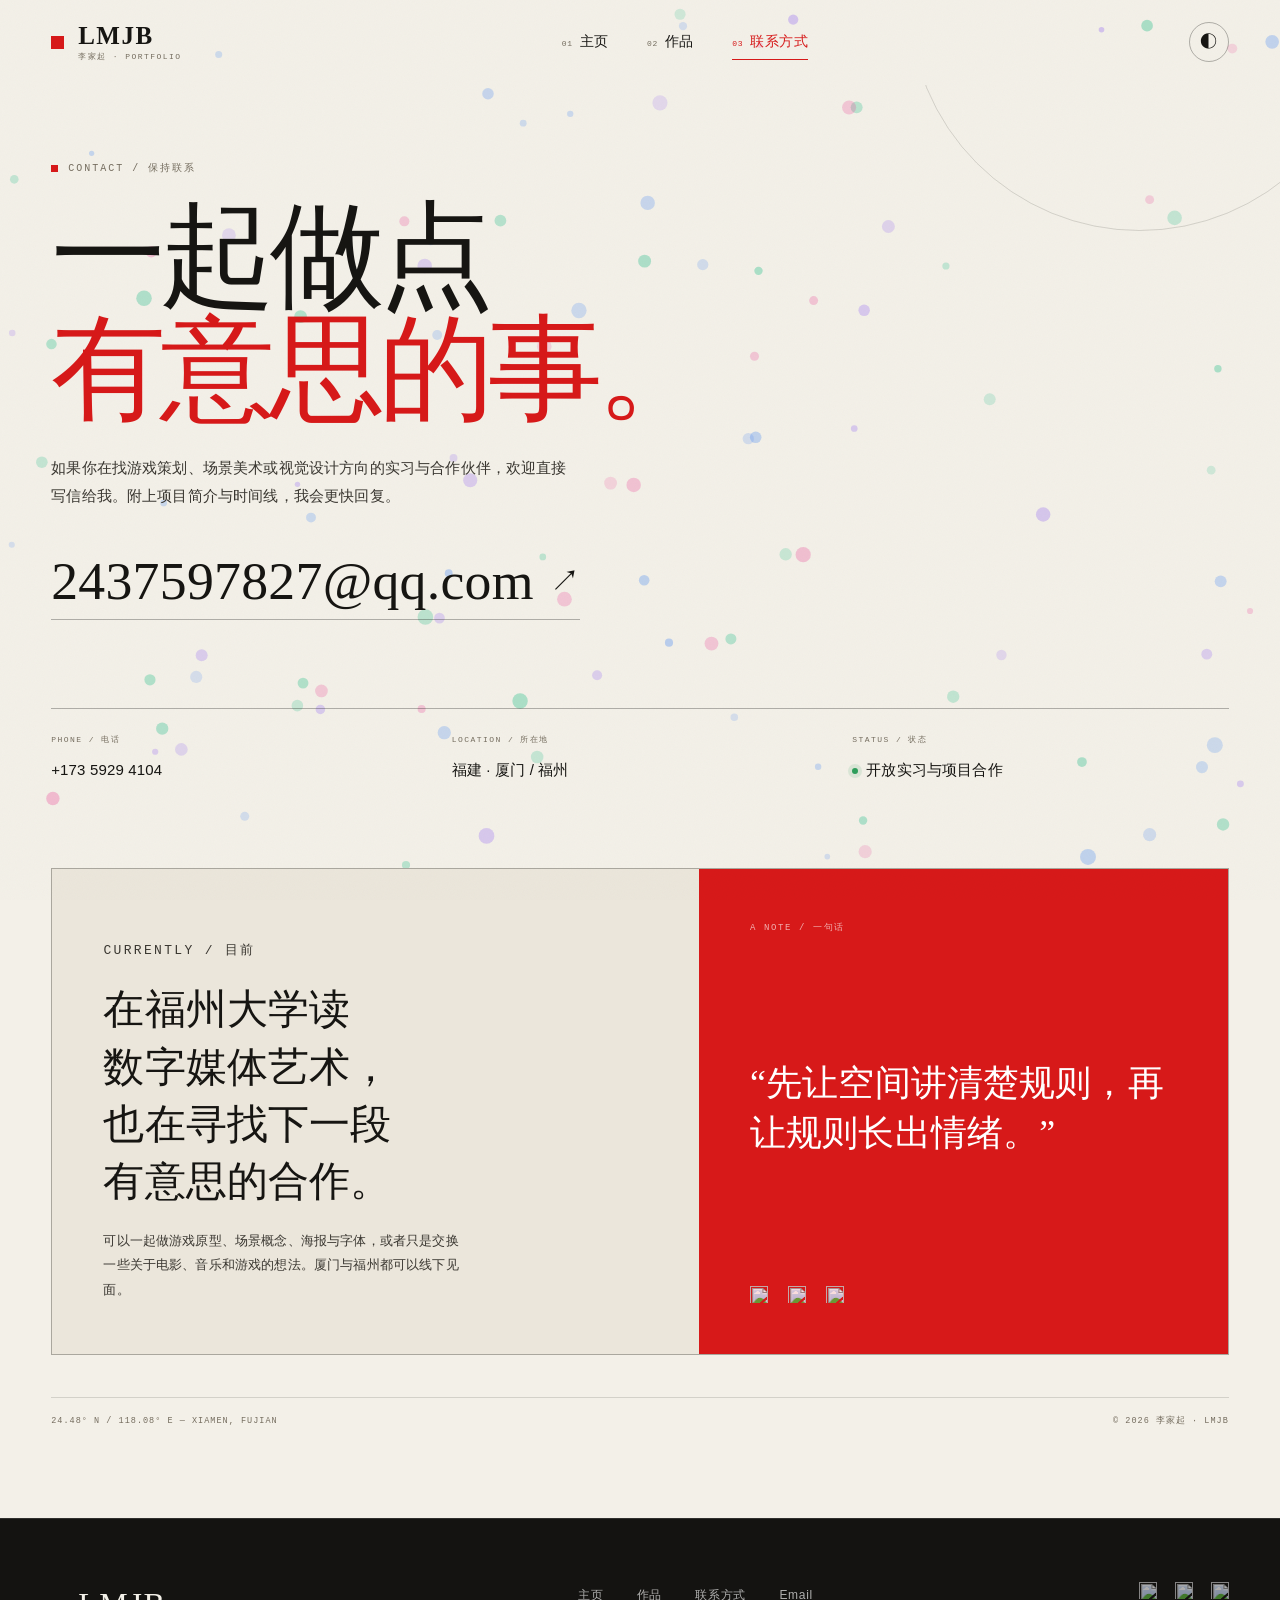
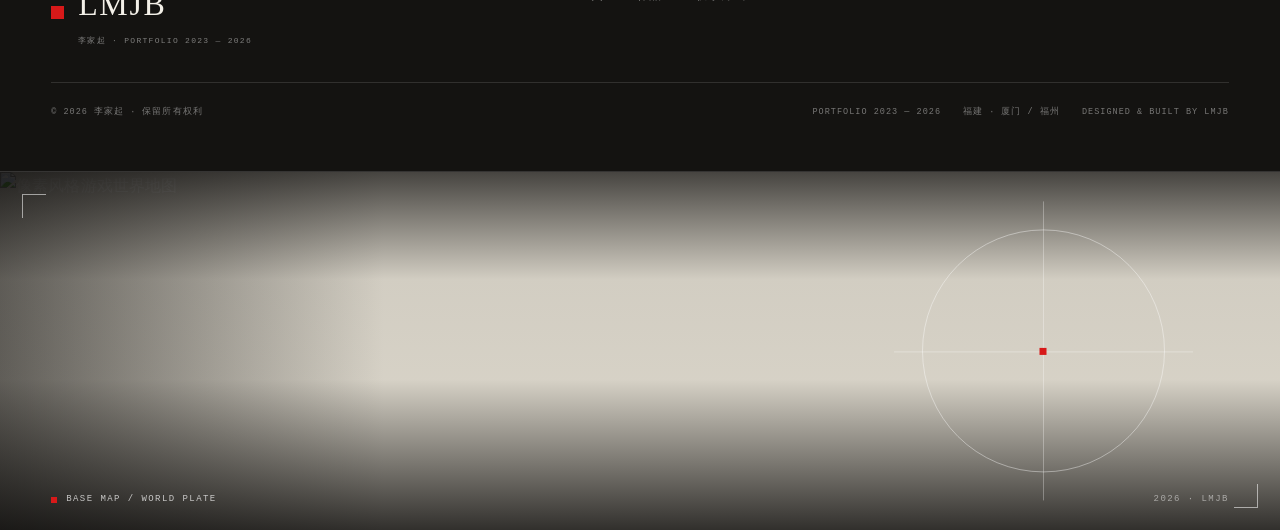
==== contacts.html @ 7ece91b9 "Add files via upload" ====
<!DOCTYPE html>
<html lang="zh-CN">
  <head>
    <meta charset="UTF-8" />
    <meta http-equiv="X-UA-Compatible" content="IE=edge" />
    <meta name="viewport" content="width=device-width, initial-scale=1.0" />
    <title>联系方式 · 李家起 / Contact</title>
    <meta name="description" content="联系李家起：邮箱 2437597827@qq.com，电话 +173 5929 4104，福建厦门。" />
    <meta name="theme-color" content="#f3f0e8" />
    <meta property="og:title" content="联系方式 · 李家起 / Contact" />
    <meta property="og:description" content="联系李家起：邮箱 2437597827@qq.com，电话 +173 5929 4104，福建厦门。" />
    <meta property="og:type" content="website" />
    <link rel="icon" href="./img/favicon.svg" type="image/svg+xml" />
    <link rel="stylesheet" href="./css/main.css" />
    <script>(function(){try{var q=new URLSearchParams(location.search).get('theme');var s=localStorage.getItem('darkMode');var d=q?q==='dark':s==='dark';if(d)document.documentElement.classList.add('dark');}catch(e){}})();</script>
    <style>
      #particle-bg {
        position: fixed;
        inset: 0;
        width: 100%;
        height: 100%;
        display: block;
        pointer-events: none;
        z-index: -1;
      }
    </style>
  </head>
  <body class="page page--contacts">
    <canvas id="particle-bg" aria-hidden="true"></canvas>
    <a class="skip-link" href="#main">跳到主要内容</a>
    <div class="progress" aria-hidden="true"><span></span></div>

    <header class="site-head">
      <div class="site-head__inner">
        <a class="brand" href="./index.html" aria-label="李家起作品集首页">
          <span class="brand__mark" aria-hidden="true"></span>
          <span class="brand__text">
            <strong>LMJB</strong>
            <small>李家起 · PORTFOLIO</small>
          </span>
        </a>

        <nav class="nav" aria-label="主导航">
          <a class="nav__link" href="./index.html"><span>01</span>主页</a>
          <a class="nav__link" href="./projects.html"><span>02</span>作品</a>
          <a class="nav__link is-active" href="./contacts.html" aria-current="page"><span>03</span>联系方式</a>
        </nav>

        <div class="site-head__tools">
          <button class="theme-btn" type="button" aria-label="切换深浅色" aria-pressed="false">
            <span class="theme-btn__icon" aria-hidden="true">◐</span>
          </button>
          <button class="menu-btn" type="button" aria-label="打开菜单" aria-expanded="false" aria-controls="mobile-menu">
            <span></span><span></span>
          </button>
        </div>
      </div>
    </header>

    <div class="mobile-menu" id="mobile-menu">
      <nav class="mobile-menu__nav" aria-label="移动端导航">
        <a class="mobile-menu__link" href="./index.html"><span>01</span>主页</a>
        <a class="mobile-menu__link" href="./projects.html"><span>02</span>作品</a>
        <a class="mobile-menu__link is-active" href="./contacts.html" aria-current="page"><span>03</span>联系方式</a>
      </nav>
      <div class="mobile-menu__foot">
        <a href="mailto:2437597827@qq.com">2437597827@qq.com</a>
        <span>福建 · 厦门 / 福州</span>
        <span>© 2026 李家起 · LMJB</span>
      </div>
    </div>

    <main id="main">
      <section class="contact-hero">
        <div class="container">
          <p class="eyebrow">CONTACT / 保持联系</p>
          <h1 class="contact-title">一起做点<br /><em>有意思的事。</em></h1>
          <p class="contact-lede">如果你在找游戏策划、场景美术或视觉设计方向的实习与合作伙伴，欢迎直接写信给我。附上项目简介与时间线，我会更快回复。</p>

          <a class="contact-mail" href="mailto:2437597827@qq.com">2437597827@qq.com</a>

          <dl class="contact-info">
            <div>
              <dt>Phone / 电话</dt>
              <dd><a href="tel:+8617359294104">+173 5929 4104</a></dd>
            </div>
            <div>
              <dt>Location / 所在地</dt>
              <dd>福建 · 厦门 / 福州</dd>
            </div>
            <div>
              <dt>Status / 状态</dt>
              <dd><span class="dot"></span>开放实习与项目合作</dd>
            </div>
          </dl>

          <div class="contact-card">
            <div class="contact-card__left">
              <p class="label-mono">CURRENTLY / 目前</p>
              <h2>在福州大学读<span class="nowrap">数字媒体艺术</span>，<br />也在寻找下一段<br />有意思的合作。</h2>
              <p>可以一起做游戏原型、场景概念、海报与字体，或者只是交换一些关于电影、音乐和游戏的想法。厦门与福州都可以线下见面。</p>
            </div>
            <div class="contact-card__right">
              <p class="label-mono">A NOTE / 一句话</p>
              <blockquote>“先让空间讲清楚规则，再让规则长出情绪。”</blockquote>
              <ul class="social">
            <li><a href="#!" aria-label="GitHub" target="_blank" rel="noreferrer"><img src="./img/icons/gitHub.svg" alt="" width="18" height="18" loading="lazy" /></a></li>
            <li><a href="#!" aria-label="Instagram" target="_blank" rel="noreferrer"><img src="./img/icons/instagram.svg" alt="" width="18" height="18" loading="lazy" /></a></li>
            <li><a href="#!" aria-label="LinkedIn" target="_blank" rel="noreferrer"><img src="./img/icons/linkedIn.svg" alt="" width="18" height="18" loading="lazy" /></a></li>
          </ul>
            </div>
          </div>

          <div class="contact-map">
            <span>24.48° N / 118.08° E — XIAMEN, FUJIAN</span>
            <span>© 2026 李家起 · LMJB</span>
          </div>
        </div>
      </section>
    </main>


    <footer class="footer" id="site-footer">
      <div class="container">
        <div class="footer__top">
          <a class="footer__brand" href="./index.html" aria-label="返回首页">
            <span class="brand__mark" aria-hidden="true"></span>
            <span>
              <strong>LMJB</strong>
              <small>李家起 · PORTFOLIO 2023 — 2026</small>
            </span>
          </a>
          <nav class="footer__nav" aria-label="页脚导航">
            <a href="./index.html">主页</a>
            <a href="./projects.html">作品</a>
            <a href="./contacts.html">联系方式</a>
            <a href="mailto:2437597827@qq.com">Email</a>
          </nav>
          <ul class="social">
            <li><a href="#!" aria-label="GitHub" target="_blank" rel="noreferrer"><img src="./img/icons/gitHub.svg" alt="" width="18" height="18" loading="lazy" /></a></li>
            <li><a href="#!" aria-label="Instagram" target="_blank" rel="noreferrer"><img src="./img/icons/instagram.svg" alt="" width="18" height="18" loading="lazy" /></a></li>
            <li><a href="#!" aria-label="LinkedIn" target="_blank" rel="noreferrer"><img src="./img/icons/linkedIn.svg" alt="" width="18" height="18" loading="lazy" /></a></li>
          </ul>
        </div>
        <div class="footer__bottom">
          <span>© 2026 李家起 · 保留所有权利</span>
          <div class="footer__meta">
            <span>PORTFOLIO 2023 — 2026</span>
            <span>福建 · 厦门 / 福州</span>
            <span>DESIGNED &amp; BUILT BY LMJB</span>
          </div>
        </div>
      </div>
    
      <!-- 底部底图：替换 img/bottom-map.png 即可（建议 2:1 横图） -->
      <div class="baseplate">
        <img id="bottom-map" src="./img/bottom-map.png" alt="像素风格游戏世界地图" width="1535" height="703" loading="lazy" decoding="async" />
        <div class="baseplate__reticle" aria-hidden="true">
          <span class="baseplate__ring"></span>
          <span class="baseplate__center"></span>
        </div>
        <span class="baseplate__corner baseplate__corner--tl" aria-hidden="true"></span>
        <span class="baseplate__corner baseplate__corner--br" aria-hidden="true"></span>
        <div class="baseplate__meta">
          <span class="baseplate__label"><i aria-hidden="true"></i>BASE MAP / WORLD PLATE</span>
          <span class="baseplate__note">2026 · LMJB</span>
        </div>
      </div>
    </footer>

    <div class="lightbox" id="lightbox" hidden role="dialog" aria-modal="true" aria-label="作品大图">
      <div class="lightbox__bar">
        <span class="lightbox__brand">LMJB / ARCHIVE</span>
        <button class="lightbox__close" type="button" aria-label="关闭大图">关闭 <span aria-hidden="true">✕</span></button>
      </div>
      <div class="lightbox__stage">
        <button class="lightbox__nav lightbox__nav--prev" type="button" aria-label="上一张">←</button>
        <figure class="lightbox__figure">
          <img class="lightbox__img" src="[data-uri]" alt="" />
        </figure>
        <button class="lightbox__nav lightbox__nav--next" type="button" aria-label="下一张">→</button>
      </div>
      <div class="lightbox__foot">
        <div class="lightbox__caption">
          <span class="lightbox__caption-text"></span>
          <span class="lightbox__caption-meta"></span>
        </div>
        <div class="lightbox__counter">01 <em>/</em> 01</div>
      </div>
    </div>

    <noscript><style>[data-reveal]{opacity:1 !important;transform:none !important}</style></noscript>
    <script src="./js/main.js"></script>
    <script>window.PARTICLE_BG_OVERRIDE = { count: 110, alpha: 0.32 };</script>
    <script src="./js/particle-bg.js"></script>
  </body>
</html>
---- css/main.css ----
@import "./reset.css";

/* =========================================================
   李家起 · 个人作品集
   视觉语言：画册红 / 纸面 / 细线 / 编号 / 双语编辑排版
   ========================================================= */

:root {
  /* paper & ink */
  --paper: #f3f0e8;
  --paper-2: #ebe6db;
  --paper-3: #e1dbce;
  --ink: #161512;
  --ink-soft: #3a3731;
  --muted: #756d5f;

  --line: rgba(22, 21, 18, 0.14);
  --line-strong: rgba(22, 21, 18, 0.3);

  --red: #d71919;
  --red-deep: #a80f0f;
  --card: #fbf8f1;

  /* fixed dark surfaces (footer / feature / note) */
  --black: #141311;
  --on-black: #f3f0e8;

  --shadow: 0 30px 70px rgba(36, 27, 16, 0.14);
  --shadow-soft: 0 12px 36px rgba(36, 27, 16, 0.1);

  --font-display: "Cormorant Garamond", "Garamond", "Noto Serif SC",
    "Songti SC", "STSong", serif;
  --font-cn: "Noto Serif SC", "Songti SC", "STSong", "SimSun", serif;
  --font-sans: "Noto Sans SC", "DM Sans", "Helvetica Neue", "Microsoft YaHei",
    Arial, sans-serif;
  --font-mono: "Consolas", "SFMono-Regular", "Menlo", monospace;

  --container: 1340px;
  --gutter: clamp(20px, 4vw, 56px);
  --ease: cubic-bezier(0.22, 0.61, 0.36, 1);
}

html.dark,
body.dark {
  --paper: #11100e;
  --paper-2: #171614;
  --paper-3: #201d19;
  --ink: #ece7dc;
  --ink-soft: #c9c2b5;
  --muted: #948c7e;

  --line: rgba(236, 231, 220, 0.15);
  --line-strong: rgba(236, 231, 220, 0.32);

  --red: #e23a3a;
  --red-deep: #ff5b5b;
  --card: #191815;

  --black: #0a0908;
  --on-black: #f3f0e8;

  --shadow: 0 30px 70px rgba(0, 0, 0, 0.55);
  --shadow-soft: 0 12px 36px rgba(0, 0, 0, 0.4);
}

/* ---------- base ---------- */

html {
  scroll-behavior: smooth;
}

body {
  position: relative;
  background-color: var(--paper);
  color: var(--ink);
  font-family: var(--font-sans);
  font-size: 16px;
  line-height: 1.7;
  letter-spacing: 0.01em;
  overflow-x: hidden;
  transition: background-color 0.35s ease, color 0.35s ease;
}

body::before {
  content: "";
  position: fixed;
  inset: 0;
  z-index: 9999;
  pointer-events: none;
  opacity: 0.035;
  background-image: url("data:image/svg+xml,%3Csvg xmlns='http://www.w3.org/2000/svg' width='160' height='160'%3E%3Cfilter id='n'%3E%3CfeTurbulence type='fractalNoise' baseFrequency='0.85' numOctaves='3' stitchTiles='stitch'/%3E%3C/filter%3E%3Crect width='100%25' height='100%25' filter='url(%23n)'/%3E%3C/svg%3E");
  mix-blend-mode: multiply;
}

body.dark::before {
  opacity: 0.05;
  mix-blend-mode: screen;
}

body.menu-open,
body.lightbox-open {
  overflow: hidden;
}

::selection {
  background: var(--red);
  color: #fff;
}

:focus-visible {
  outline: 2px solid var(--red);
  outline-offset: 3px;
}

a {
  color: inherit;
}

img {
  display: block;
  width: 100%;
  height: auto;
  background-color: var(--paper-3);
}

h1,
h2,
h3,
h4 {
  font-weight: 500;
  line-height: 1.2;
}

.container {
  width: 100%;
  max-width: var(--container);
  margin-inline: auto;
  padding-inline: var(--gutter);
}

.skip-link {
  position: fixed;
  top: 10px;
  left: 10px;
  z-index: 200;
  padding: 10px 16px;
  background: var(--red);
  color: #fff;
  font-family: var(--font-mono);
  font-size: 11px;
  transform: translateY(-160%);
  transition: transform 0.2s ease;
}

.skip-link:focus {
  transform: none;
}

/* ---------- shared type ---------- */

.eyebrow {
  display: flex;
  align-items: center;
  gap: 10px;
  font-family: var(--font-mono);
  font-size: 10px;
  font-weight: 500;
  letter-spacing: 0.2em;
  text-transform: uppercase;
  color: var(--muted);
  line-height: 1.4;
}

.eyebrow::before {
  content: "";
  flex: none;
  width: 7px;
  height: 7px;
  background: var(--red);
}

.eyebrow--light {
  color: rgba(255, 255, 255, 0.68);
}

.eyebrow--light::before {
  background: #fff;
}

.label-mono {
  font-family: var(--font-mono);
  font-size: 9px;
  letter-spacing: 0.18em;
  text-transform: uppercase;
  color: var(--muted);
}

.nowrap {
  white-space: nowrap;
}

.link-arrow {
  display: inline-flex;
  align-items: center;
  gap: 10px;
  padding-bottom: 3px;
  border-bottom: 1px solid var(--line-strong);
  font-size: 13px;
  letter-spacing: 0.04em;
  transition: color 0.25s ease, border-color 0.25s ease;
}

.link-arrow::after {
  content: "↗";
  font-family: var(--font-sans);
  transition: transform 0.3s var(--ease);
}

.link-arrow:hover {
  color: var(--red);
  border-color: var(--red);
}

.link-arrow:hover::after {
  transform: translate(3px, -3px);
}

.btn {
  display: inline-flex;
  align-items: center;
  justify-content: center;
  gap: 12px;
  height: 52px;
  padding: 0 28px;
  border-radius: 999px;
  font-family: var(--font-mono);
  font-size: 10px;
  font-weight: 500;
  letter-spacing: 0.16em;
  text-transform: uppercase;
  transition: background-color 0.3s ease, color 0.3s ease,
    border-color 0.3s ease, transform 0.3s var(--ease);
}

.btn::after {
  content: "↗";
  font-size: 12px;
  transition: transform 0.3s var(--ease);
}

.btn:hover::after {
  transform: translate(3px, -3px);
}

.btn--solid {
  background: var(--ink);
  color: var(--paper);
}

.btn--solid:hover {
  background: var(--red);
  color: #fff;
}

.btn--ghost {
  border: 1px solid var(--line-strong);
  color: var(--ink);
}

.btn--ghost:hover {
  border-color: var(--red);
  color: var(--red);
}

.tag {
  display: inline-flex;
  align-items: center;
  padding: 6px 13px;
  border: 1px solid var(--line-strong);
  border-radius: 999px;
  font-family: var(--font-mono);
  font-size: 9px;
  letter-spacing: 0.1em;
  color: var(--muted);
  line-height: 1.4;
}

/* ---------- progress ---------- */

.progress {
  position: fixed;
  inset: 0 0 auto 0;
  height: 2px;
  z-index: 80;
  pointer-events: none;
}

.progress span {
  display: block;
  height: 100%;
  background: var(--red);
  transform: scaleX(0);
  transform-origin: 0 50%;
}

/* ---------- header ---------- */

.site-head {
  position: sticky;
  top: 0;
  z-index: 60;
  border-bottom: 1px solid transparent;
  transition: background-color 0.35s ease, border-color 0.35s ease,
    backdrop-filter 0.35s ease;
}

.site-head.is-scrolled {
  background: color-mix(in srgb, var(--paper) 84%, transparent);
  border-color: var(--line);
  backdrop-filter: blur(16px) saturate(1.1);
}

.site-head__inner {
  display: flex;
  align-items: center;
  justify-content: space-between;
  gap: 24px;
  height: 84px;
  width: 100%;
  max-width: var(--container);
  margin-inline: auto;
  padding-inline: var(--gutter);
}

.brand {
  display: flex;
  align-items: center;
  gap: 14px;
  flex: none;
}

.brand__mark {
  width: 13px;
  height: 13px;
  background: var(--red);
  transition: transform 0.4s var(--ease);
}

.brand:hover .brand__mark {
  transform: rotate(90deg);
}

.brand__text {
  display: flex;
  flex-direction: column;
  line-height: 1;
}

.brand__text strong {
  font-family: var(--font-display);
  font-size: 25px;
  font-weight: 600;
  letter-spacing: 0.06em;
}

.brand__text small {
  margin-top: 5px;
  font-family: var(--font-mono);
  font-size: 8px;
  letter-spacing: 0.18em;
  color: var(--muted);
}

.nav {
  display: flex;
  align-items: center;
  gap: clamp(22px, 3vw, 42px);
}

.nav__link {
  position: relative;
  display: inline-flex;
  align-items: baseline;
  gap: 7px;
  padding: 6px 0;
  font-size: 14px;
  font-weight: 500;
  letter-spacing: 0.04em;
  transition: color 0.25s ease;
}

.nav__link span {
  font-family: var(--font-mono);
  font-size: 8px;
  color: var(--muted);
  transition: color 0.25s ease;
}

.nav__link::after {
  content: "";
  position: absolute;
  left: 0;
  right: 0;
  bottom: 0;
  height: 1px;
  background: var(--red);
  transform: scaleX(0);
  transform-origin: 0 50%;
  transition: transform 0.35s var(--ease);
}

.nav__link:hover,
.nav__link.is-active {
  color: var(--red);
}

.nav__link:hover span,
.nav__link.is-active span {
  color: var(--red);
}

.nav__link:hover::after,
.nav__link.is-active::after {
  transform: scaleX(1);
}

.site-head__tools {
  display: flex;
  align-items: center;
  gap: 12px;
  flex: none;
}

.theme-btn {
  display: grid;
  place-items: center;
  width: 40px;
  height: 40px;
  border: 1px solid var(--line-strong);
  border-radius: 50%;
  color: var(--ink);
  transition: border-color 0.3s ease, color 0.3s ease,
    transform 0.5s var(--ease);
}

.theme-btn__icon {
  font-size: 17px;
  line-height: 1;
  transform: translateY(-1px);
}

.theme-btn:hover {
  border-color: var(--red);
  color: var(--red);
  transform: rotate(180deg);
}

.menu-btn {
  display: none;
  position: relative;
  width: 40px;
  height: 40px;
  border: 1px solid var(--line-strong);
  border-radius: 50%;
  padding: 0;
}

.menu-btn span {
  position: absolute;
  left: 12px;
  width: 14px;
  height: 1px;
  background: var(--ink);
  transition: transform 0.35s var(--ease), opacity 0.2s ease;
}

.menu-btn span:first-child {
  top: 17px;
}

.menu-btn span:last-child {
  top: 22px;
}

body.menu-open .menu-btn span:first-child {
  top: 20px;
  transform: rotate(45deg);
}

body.menu-open .menu-btn span:last-child {
  top: 20px;
  transform: rotate(-45deg);
}

/* ---------- mobile menu ---------- */

.mobile-menu {
  position: fixed;
  inset: 0;
  z-index: 55;
  display: flex;
  flex-direction: column;
  justify-content: space-between;
  padding: 128px var(--gutter) 42px;
  background: var(--paper);
  opacity: 0;
  visibility: hidden;
  transform: translateY(-12px);
  transition: opacity 0.35s ease, transform 0.45s var(--ease),
    visibility 0.35s;
}

.mobile-menu.is-open {
  opacity: 1;
  visibility: visible;
  transform: none;
}

.mobile-menu__nav {
  display: flex;
  flex-direction: column;
  gap: 6px;
}

.mobile-menu__link {
  display: flex;
  align-items: baseline;
  gap: 16px;
  padding: 14px 0;
  border-bottom: 1px solid var(--line);
  font-family: var(--font-cn);
  font-size: clamp(34px, 10vw, 48px);
  font-weight: 400;
  line-height: 1.3;
}

.mobile-menu__link span {
  font-family: var(--font-mono);
  font-size: 10px;
  color: var(--red);
}

.mobile-menu__link.is-active {
  color: var(--red);
}

.mobile-menu__foot {
  display: flex;
  flex-direction: column;
  gap: 10px;
  font-size: 13px;
  color: var(--muted);
}

.mobile-menu__foot a {
  color: var(--ink);
}

/* ---------- hero ---------- */

.hero {
  position: relative;
  padding: clamp(54px, 8vw, 104px) 0 clamp(64px, 8vw, 110px);
  overflow: hidden;
}

.hero__grid {
  position: relative;
  display: grid;
  grid-template-columns: repeat(12, 1fr);
  gap: clamp(36px, 5vw, 72px);
  align-items: center;
}

.hero__copy {
  grid-column: 1 / span 7;
  position: relative;
  z-index: 2;
}

.hero__title {
  margin: clamp(24px, 3vw, 38px) 0 22px;
}

.hero__name {
  display: block;
  font-family: var(--font-cn);
  font-size: clamp(72px, 11vw, 156px);
  font-weight: 400;
  line-height: 0.92;
  letter-spacing: -0.055em;
  color: var(--ink);
}

.hero__name::after {
  content: "";
  display: inline-block;
  width: 0.11em;
  height: 0.11em;
  margin-left: 0.12em;
  border-radius: 50%;
  background: var(--red);
  vertical-align: 0.08em;
}

.hero__en {
  display: block;
  margin-top: 16px;
  font-family: var(--font-display);
  font-size: clamp(19px, 2.3vw, 32px);
  font-weight: 400;
  font-style: italic;
  letter-spacing: 0.26em;
  color: var(--muted);
}

.hero__role {
  padding-left: 16px;
  border-left: 2px solid var(--red);
  font-size: clamp(15px, 1.45vw, 20px);
  font-weight: 500;
  letter-spacing: 0.06em;
  line-height: 1.6;
}

.hero__lede {
  max-width: 37em;
  margin-top: 24px;
  color: var(--ink-soft);
  font-size: 14.5px;
  line-height: 1.95;
}

.hero__actions {
  display: flex;
  align-items: center;
  gap: 28px;
  flex-wrap: wrap;
  margin-top: 36px;
}

.hero__meta {
  display: flex;
  flex-wrap: wrap;
  gap: 20px 48px;
  margin-top: clamp(36px, 4vw, 54px);
  padding-top: 20px;
  border-top: 1px solid var(--line);
}

.hero__meta dt {
  font-family: var(--font-mono);
  font-size: 8px;
  letter-spacing: 0.18em;
  color: var(--muted);
  text-transform: uppercase;
}

.hero__meta dd {
  margin-top: 6px;
  font-size: 12.5px;
  color: var(--ink-soft);
}

.hero__visual {
  grid-column: 8 / span 5;
  position: relative;
  z-index: 1;
}

.hero__frame {
  position: relative;
  padding: 9px;
  border: 1px solid var(--line-strong);
  background: var(--card);
}

.hero__frame::before {
  content: "";
  position: absolute;
  top: -13px;
  right: -13px;
  width: 54%;
  height: 58%;
  border-top: 1px solid var(--red);
  border-right: 1px solid var(--red);
  pointer-events: none;
}

.hero__frame::after {
  content: "";
  position: absolute;
  top: 18px;
  left: 18px;
  width: 9px;
  height: 9px;
  background: var(--red);
}

.hero__frame img {
  aspect-ratio: 3 / 2;
  object-fit: cover;
  filter: saturate(0.94) contrast(1.02);
}

.hero__caption {
  display: flex;
  justify-content: space-between;
  gap: 12px;
  margin-top: 10px;
  font-family: var(--font-mono);
  font-size: 8.5px;
  letter-spacing: 0.12em;
  color: var(--muted);
}

.hero__mini {
  position: absolute;
  left: clamp(-34px, -3vw, -18px);
  bottom: clamp(-46px, -4vw, -28px);
  width: 36%;
  min-width: 132px;
  padding: 7px;
  background: var(--card);
  border: 1px solid var(--line);
  box-shadow: var(--shadow);
  transition: transform 0.5s var(--ease);
}

.hero__mini:hover {
  transform: translateY(-5px) rotate(-1deg);
}

.hero__mini img {
  aspect-ratio: 3 / 4;
  object-fit: cover;
}

.hero__mini span {
  display: block;
  padding: 8px 3px 3px;
  font-family: var(--font-mono);
  font-size: 8px;
  letter-spacing: 0.1em;
  color: var(--muted);
}

.hero__vertical {
  position: absolute;
  top: 4px;
  right: clamp(-44px, -4vw, -26px);
  writing-mode: vertical-rl;
  font-family: var(--font-mono);
  font-size: 8px;
  letter-spacing: 0.28em;
  color: var(--muted);
}

.hero__dots {
  position: absolute;
  right: -26px;
  bottom: -46px;
  width: 142px;
  height: 142px;
  background-image: radial-gradient(var(--red) 1.25px, transparent 1.35px);
  background-size: 13px 13px;
  opacity: 0.55;
  z-index: -1;
}

.hero__foot {
  display: flex;
  justify-content: space-between;
  align-items: center;
  gap: 20px;
  flex-wrap: wrap;
  margin-top: clamp(44px, 5vw, 70px);
  padding-top: 18px;
  border-top: 1px solid var(--line);
  font-family: var(--font-mono);
  font-size: 9px;
  letter-spacing: 0.12em;
  color: var(--muted);
}

.hero__scroll {
  display: inline-flex;
  align-items: center;
  gap: 12px;
}

.hero__scroll i {
  display: block;
  width: 1px;
  height: 28px;
  background: var(--line-strong);
  position: relative;
  overflow: hidden;
}

.hero__scroll i::after {
  content: "";
  position: absolute;
  inset: 0;
  background: var(--red);
  animation: scrollCue 2.4s var(--ease) infinite;
}

@keyframes scrollCue {
  0% {
    transform: translateY(-100%);
  }
  55%,
  100% {
    transform: translateY(100%);
  }
}

/* ---------- section ---------- */

.section {
  padding: clamp(72px, 9vw, 132px) 0;
}

.section--tight {
  padding-top: clamp(36px, 5vw, 60px);
}

.section--paper {
  background: var(--paper-2);
}

.section-head {
  display: flex;
  align-items: baseline;
  gap: 16px;
  flex-wrap: wrap;
  margin-bottom: clamp(30px, 4vw, 54px);
  padding-bottom: 20px;
  border-bottom: 1px solid var(--line-strong);
}

.section-head__index {
  font-family: var(--font-mono);
  font-size: 10px;
  letter-spacing: 0.14em;
  color: var(--red);
}

.section-head__title {
  font-family: var(--font-cn);
  font-size: clamp(27px, 3.2vw, 42px);
  font-weight: 500;
  letter-spacing: 0.02em;
  line-height: 1.3;
}

.section-head__en {
  font-family: var(--font-mono);
  font-size: 9px;
  letter-spacing: 0.22em;
  color: var(--muted);
}

.section-head__rule {
  flex: 1;
  height: 1px;
  min-width: 30px;
  background: var(--line);
  transform: translateY(-4px);
}

.section-head__link {
  display: inline-flex;
  align-items: center;
  gap: 8px;
  font-family: var(--font-mono);
  font-size: 9px;
  letter-spacing: 0.14em;
  color: var(--muted);
  transition: color 0.25s ease;
}

.section-head__link::after {
  content: "↗";
}

.section-head__link:hover {
  color: var(--red);
}

/* ---------- work cards ---------- */

.work-grid {
  display: grid;
  grid-template-columns: repeat(2, minmax(0, 1fr));
  gap: clamp(40px, 5vw, 76px) clamp(24px, 3.2vw, 44px);
}

.work-card {
  display: block;
  min-width: 0;
}

.work-card__media {
  position: relative;
  display: block;
  overflow: hidden;
  background: var(--paper-3);
}

.work-card__media::after {
  content: "";
  position: absolute;
  left: 0;
  right: 0;
  bottom: 0;
  height: 2px;
  background: var(--red);
  transform: scaleX(0);
  transform-origin: 0 50%;
  transition: transform 0.6s var(--ease);
}

.work-card__media img {
  aspect-ratio: 4 / 3;
  object-fit: cover;
  transition: transform 0.9s var(--ease), filter 0.6s ease;
}

.work-card__tag {
  position: absolute;
  top: 14px;
  left: 14px;
  z-index: 2;
  display: inline-flex;
  align-items: center;
  gap: 7px;
  padding: 6px 10px;
  background: var(--paper);
  color: var(--ink);
  font-family: var(--font-mono);
  font-size: 8px;
  letter-spacing: 0.1em;
  line-height: 1;
}

.work-card__tag::before {
  content: "";
  width: 5px;
  height: 5px;
  background: var(--red);
}

.work-card:hover .work-card__media img {
  transform: scale(1.045);
  filter: saturate(1.06);
}

.work-card:hover .work-card__media::after {
  transform: scaleX(1);
}

.work-card__body {
  display: grid;
  grid-template-columns: 62px minmax(0, 1fr) auto;
  align-items: start;
  gap: 14px;
  padding-top: 16px;
  margin-top: 0;
  border-top: 1px solid var(--line);
}

.work-card__no {
  font-family: var(--font-display);
  font-size: 25px;
  line-height: 1;
  color: var(--red);
  transform: translateY(-3px);
}

.work-card__title {
  font-family: var(--font-cn);
  font-size: clamp(22px, 2.2vw, 30px);
  font-weight: 500;
  line-height: 1.25;
  transition: color 0.25s ease;
}

.work-card:hover .work-card__title {
  color: var(--red);
}

.work-card__en {
  display: block;
  margin-top: 5px;
  font-family: var(--font-mono);
  font-size: 8.5px;
  letter-spacing: 0.18em;
  color: var(--muted);
}

.work-card__count {
  padding-top: 4px;
  font-family: var(--font-mono);
  font-size: 9px;
  letter-spacing: 0.1em;
  color: var(--muted);
  white-space: nowrap;
}

/* ---------- marquee ---------- */

.marquee {
  overflow: hidden;
  border-top: 1px solid var(--line-strong);
  border-bottom: 1px solid var(--line-strong);
  background: var(--paper);
}

.marquee__track {
  display: flex;
  width: max-content;
  animation: marquee 42s linear infinite;
}

.marquee:hover .marquee__track {
  animation-play-state: paused;
}

.marquee__group {
  display: flex;
  align-items: center;
  gap: clamp(24px, 3vw, 48px);
  padding: 22px clamp(24px, 3vw, 48px) 22px 0;
}

.marquee__group span {
  font-family: var(--font-cn);
  font-size: clamp(20px, 2.2vw, 30px);
  font-weight: 400;
  white-space: nowrap;
  color: var(--ink-soft);
}

.marquee__group i {
  font-style: normal;
  color: var(--red);
  font-size: 13px;
}

@keyframes marquee {
  from {
    transform: translateX(0);
  }
  to {
    transform: translateX(-50%);
  }
}

/* ---------- about ---------- */

.about {
  display: grid;
  grid-template-columns: repeat(12, 1fr);
  gap: clamp(40px, 5vw, 64px) clamp(28px, 4vw, 56px);
}

.about__intro {
  grid-column: 1 / span 6;
}

.about__details {
  grid-column: 8 / span 5;
}

.about__quote {
  margin: 22px 0 26px;
  font-family: var(--font-cn);
  font-size: clamp(30px, 3.5vw, 50px);
  font-weight: 400;
  line-height: 1.38;
  letter-spacing: -0.02em;
}

.about__quote em {
  font-style: normal;
  color: var(--red);
}

.about__text {
  max-width: 40em;
  color: var(--ink-soft);
  font-size: 14.5px;
  line-height: 1.95;
}

.about__stats {
  display: grid;
  grid-template-columns: repeat(3, 1fr);
  gap: 12px;
  margin-top: 38px;
  padding-top: 22px;
  border-top: 1px solid var(--line-strong);
}

.stat__value {
  font-family: var(--font-display);
  font-size: clamp(42px, 4.4vw, 60px);
  font-weight: 400;
  line-height: 0.9;
  color: var(--ink);
}

.stat__label {
  margin-top: 8px;
  font-size: 11px;
  color: var(--muted);
}

.stat__en {
  margin-top: 3px;
  font-family: var(--font-mono);
  font-size: 7.5px;
  letter-spacing: 0.16em;
  color: var(--muted);
}

.about__block {
  display: grid;
  grid-template-columns: 84px minmax(0, 1fr);
  gap: 20px;
  padding: 20px 0;
  border-top: 1px solid var(--line);
}

.about__block:last-child {
  border-bottom: 1px solid var(--line);
}

.about__block h3 {
  font-family: var(--font-mono);
  font-size: 9px;
  font-weight: 500;
  letter-spacing: 0.16em;
  color: var(--red);
  text-transform: uppercase;
}

.about__block p,
.about__block li {
  font-size: 13px;
  line-height: 1.85;
  color: var(--ink-soft);
}

.about__block ul {
  display: flex;
  flex-direction: column;
  gap: 7px;
}

.about__block li {
  position: relative;
  padding-left: 13px;
}

.about__block li::before {
  content: "";
  position: absolute;
  left: 0;
  top: 0.82em;
  width: 4px;
  height: 4px;
  background: var(--red);
}

.about__tools {
  display: flex;
  flex-wrap: wrap;
  gap: 6px;
}

.about__tools span {
  padding: 4px 9px;
  border: 1px solid var(--line);
  border-radius: 999px;
  font-family: var(--font-mono);
  font-size: 8px;
  letter-spacing: 0.06em;
  color: var(--muted);
}

/* ---------- CTA band ---------- */

.cta {
  position: relative;
  padding: clamp(56px, 7vw, 100px) 0;
  background: var(--black);
  color: var(--on-black);
  overflow: hidden;
}

.cta::before {
  content: "";
  position: absolute;
  right: -40px;
  top: -40px;
  width: 280px;
  height: 280px;
  background-image: radial-gradient(rgba(255, 255, 255, 0.28) 1px, transparent 1.2px);
  background-size: 14px 14px;
  opacity: 0.4;
  pointer-events: none;
}

.cta__inner {
  position: relative;
  display: flex;
  align-items: flex-end;
  justify-content: space-between;
  gap: 40px;
  flex-wrap: wrap;
}

.cta__title {
  max-width: 12em;
  font-family: var(--font-cn);
  font-size: clamp(34px, 5vw, 68px);
  font-weight: 400;
  line-height: 1.24;
  letter-spacing: -0.02em;
}

.cta__title em {
  font-style: normal;
  color: var(--red);
}

.cta__mail {
  display: inline-flex;
  align-items: center;
  gap: 16px;
  margin-top: 22px;
  padding-bottom: 6px;
  border-bottom: 1px solid rgba(255, 255, 255, 0.3);
  font-family: var(--font-display);
  font-size: clamp(24px, 3.6vw, 46px);
  line-height: 1.1;
  letter-spacing: 0.01em;
  transition: color 0.3s ease, border-color 0.3s ease;
}

.cta__mail::after {
  content: "↗";
  font-family: var(--font-sans);
  font-size: 0.6em;
  transition: transform 0.3s var(--ease);
}

.cta__mail:hover {
  color: var(--red);
  border-color: var(--red);
}

.cta__mail:hover::after {
  transform: translate(5px, -5px);
}

.cta__aside {
  max-width: 20em;
  padding-bottom: 8px;
  font-size: 12.5px;
  line-height: 1.9;
  color: rgba(255, 255, 255, 0.55);
  text-align: right;
}

.cta__aside strong {
  display: block;
  margin-bottom: 8px;
  color: var(--on-black);
  font-family: var(--font-mono);
  font-size: 9px;
  font-weight: 500;
  letter-spacing: 0.16em;
}

/* ---------- footer ---------- */

.footer {
  border-top: 1px solid rgba(255, 255, 255, 0.12);
  background: var(--black);
  color: var(--on-black);
  padding: 58px 0 30px;
}

.footer__top {
  display: flex;
  justify-content: space-between;
  align-items: flex-start;
  gap: 32px;
  flex-wrap: wrap;
  padding-bottom: 34px;
  border-bottom: 1px solid rgba(255, 255, 255, 0.12);
}

.footer__brand {
  display: flex;
  align-items: center;
  gap: 14px;
}

.footer__brand .brand__mark {
  background: var(--red);
}

.footer__brand strong {
  font-family: var(--font-display);
  font-size: 32px;
  font-weight: 500;
  letter-spacing: 0.05em;
}

.footer__brand small {
  display: block;
  margin-top: 3px;
  font-family: var(--font-mono);
  font-size: 8px;
  letter-spacing: 0.16em;
  color: rgba(255, 255, 255, 0.45);
}

.footer__nav {
  display: flex;
  gap: clamp(18px, 2.6vw, 34px);
  flex-wrap: wrap;
  padding-top: 8px;
}

.footer__nav a {
  font-size: 12px;
  letter-spacing: 0.06em;
  color: rgba(255, 255, 255, 0.66);
  transition: color 0.25s ease;
}

.footer__nav a:hover {
  color: var(--red);
}

.footer__bottom {
  display: flex;
  justify-content: space-between;
  align-items: center;
  gap: 20px;
  flex-wrap: wrap;
  padding-top: 22px;
  font-family: var(--font-mono);
  font-size: 8.5px;
  letter-spacing: 0.12em;
  color: rgba(255, 255, 255, 0.42);
}

.footer__meta {
  display: flex;
  gap: 22px;
  flex-wrap: wrap;
}

.social {
  display: flex;
  align-items: center;
  gap: 18px;
  padding-top: 4px;
}

.social a {
  display: block;
  width: 18px;
  height: 18px;
  opacity: 0.65;
  transition: opacity 0.25s ease, transform 0.3s var(--ease);
}

.social a:hover {
  opacity: 1;
  transform: translateY(-3px);
}

.social img {
  width: 18px;
  height: 18px;
  background: none;
}

/* ---------- page head (works / contacts) ---------- */

.page-head {
  position: relative;
  padding: clamp(48px, 7vw, 92px) 0 clamp(38px, 5vw, 62px);
  border-bottom: 1px solid var(--line-strong);
  overflow: hidden;
}

.page-head__grid {
  display: grid;
  grid-template-columns: minmax(0, 1.35fr) minmax(0, 1fr);
  gap: clamp(30px, 5vw, 70px);
  align-items: end;
}

.page-title {
  margin-top: 22px;
  font-family: var(--font-cn);
  font-size: clamp(52px, 8.6vw, 118px);
  font-weight: 400;
  line-height: 0.94;
  letter-spacing: -0.045em;
}

.page-title__en {
  display: block;
  margin-top: 18px;
  font-family: var(--font-display);
  font-size: clamp(17px, 2vw, 25px);
  font-style: italic;
  letter-spacing: 0.26em;
  color: var(--muted);
}

.page-lede {
  max-width: 34em;
  color: var(--ink-soft);
  font-size: 14.5px;
  line-height: 1.95;
}

.page-lede + .page-lede {
  margin-top: 14px;
}

.page-head__aside {
  display: flex;
  flex-direction: column;
  align-items: flex-start;
  gap: 22px;
}

.page-count {
  display: flex;
  align-items: flex-end;
  gap: 10px;
  margin-left: auto;
  font-family: var(--font-display);
  font-size: clamp(66px, 9vw, 130px);
  font-weight: 400;
  line-height: 0.72;
  color: var(--red);
}

.page-count span {
  padding-bottom: 6px;
  font-family: var(--font-mono);
  font-size: 9px;
  letter-spacing: 0.18em;
  color: var(--muted);
}

.page-head__deco {
  position: absolute;
  right: calc(var(--gutter) + 2vw);
  bottom: -34px;
  width: 190px;
  height: 120px;
  background-image: radial-gradient(var(--red) 1.2px, transparent 1.3px);
  background-size: 14px 14px;
  opacity: 0.35;
  pointer-events: none;
}

/* ---------- works index ---------- */

.works-index {
  padding-top: clamp(44px, 6vw, 80px);
}

.works-index__note {
  display: flex;
  justify-content: space-between;
  align-items: baseline;
  gap: 20px;
  flex-wrap: wrap;
  margin-bottom: clamp(30px, 4vw, 48px);
  padding-bottom: 14px;
  border-bottom: 1px solid var(--line);
}

.works-index__note p {
  font-family: var(--font-mono);
  font-size: 9px;
  letter-spacing: 0.14em;
  color: var(--muted);
}

/* ---------- project detail ---------- */

.project-head {
  padding: clamp(30px, 4vw, 52px) 0 clamp(34px, 4vw, 54px);
}

.breadcrumb {
  display: flex;
  align-items: center;
  gap: 9px;
  margin-bottom: clamp(30px, 4vw, 52px);
  font-family: var(--font-mono);
  font-size: 9px;
  letter-spacing: 0.14em;
  color: var(--muted);
  text-transform: uppercase;
}

.breadcrumb a {
  transition: color 0.25s ease;
}

.breadcrumb a:hover {
  color: var(--red);
}

.breadcrumb span {
  color: var(--line-strong);
}

.project-head__grid {
  display: grid;
  grid-template-columns: minmax(0, 1.4fr) minmax(0, 1fr);
  gap: clamp(30px, 4.5vw, 64px);
  align-items: end;
}

.project-title {
  margin-top: 20px;
  font-family: var(--font-cn);
  font-size: clamp(54px, 8.6vw, 116px);
  font-weight: 400;
  line-height: 0.92;
  letter-spacing: -0.05em;
}

.project-title__en {
  display: block;
  margin-top: 16px;
  font-family: var(--font-display);
  font-size: clamp(17px, 2vw, 26px);
  font-style: italic;
  letter-spacing: 0.24em;
  color: var(--muted);
}

.project-head__lede {
  color: var(--ink-soft);
  font-size: 14.5px;
  line-height: 1.95;
}

.project-meta {
  display: grid;
  grid-template-columns: repeat(4, 1fr);
  gap: 20px;
  margin-top: clamp(34px, 4vw, 52px);
  padding-top: 20px;
  border-top: 1px solid var(--line-strong);
}

.project-meta dt {
  font-family: var(--font-mono);
  font-size: 8px;
  letter-spacing: 0.16em;
  color: var(--muted);
  text-transform: uppercase;
}

.project-meta dd {
  margin-top: 7px;
  font-size: 12.5px;
  line-height: 1.7;
}

.project-lead {
  width: 100%;
  max-width: var(--container);
  margin-inline: auto;
  padding-inline: var(--gutter);
}

.project-lead__frame {
  position: relative;
  overflow: hidden;
  background: var(--paper-3);
}

.project-lead__frame::after {
  content: "FIG. 01";
  position: absolute;
  right: 14px;
  bottom: 14px;
  padding: 5px 8px;
  background: var(--paper);
  color: var(--ink);
  font-family: var(--font-mono);
  font-size: 8px;
  letter-spacing: 0.12em;
}

.project-lead img {
  aspect-ratio: var(--lead-ar, 16 / 9);
  object-fit: cover;
}

.project-lead figcaption {
  display: flex;
  justify-content: space-between;
  gap: 20px;
  margin-top: 11px;
  font-family: var(--font-mono);
  font-size: 8.5px;
  letter-spacing: 0.1em;
  color: var(--muted);
}

.project-body {
  padding-top: clamp(22px, 4vw, 48px);
}

.statement {
  display: grid;
  grid-template-columns: 160px minmax(0, 1fr);
  gap: clamp(24px, 4vw, 50px);
  padding: clamp(42px, 6vw, 72px) 0;
  border-bottom: 1px solid var(--line);
}

.statement__label {
  padding-top: 6px;
  font-family: var(--font-mono);
  font-size: 9px;
  letter-spacing: 0.18em;
  color: var(--red);
  text-transform: uppercase;
}

.statement blockquote {
  max-width: 20em;
  font-family: var(--font-cn);
  font-size: clamp(27px, 3.3vw, 45px);
  font-weight: 400;
  line-height: 1.4;
  letter-spacing: -0.02em;
}

.statement__text {
  max-width: 48em;
  margin-top: 26px;
  color: var(--ink-soft);
  font-size: 14.5px;
  line-height: 1.95;
}

.statement__tags {
  display: flex;
  flex-wrap: wrap;
  gap: 7px;
  margin-top: 24px;
}

.gallery-head {
  display: flex;
  align-items: baseline;
  justify-content: space-between;
  gap: 20px;
  flex-wrap: wrap;
  padding: clamp(38px, 5vw, 62px) 0 clamp(22px, 3vw, 34px);
}

.gallery-head h2 {
  font-family: var(--font-cn);
  font-size: clamp(24px, 2.8vw, 36px);
  font-weight: 500;
}

.gallery-head p {
  font-family: var(--font-mono);
  font-size: 9px;
  letter-spacing: 0.14em;
  color: var(--muted);
}

.gallery {
  display: grid;
  grid-template-columns: repeat(12, minmax(0, 1fr));
  gap: clamp(34px, 4.5vw, 62px) clamp(16px, 2vw, 28px);
}

.piece {
  grid-column: span var(--span, 6);
  min-width: 0;
}

.piece__media {
  position: relative;
  display: block;
  overflow: hidden;
  background: var(--paper-3);
}

.piece__media img {
  width: 100%;
  aspect-ratio: var(--ar, 4 / 3);
  object-fit: cover;
  transition: transform 0.9s var(--ease), filter 0.5s ease;
}

.piece:hover .piece__media img {
  transform: scale(1.03);
  filter: saturate(1.04);
}

.piece__badge {
  position: absolute;
  top: 12px;
  right: 12px;
  z-index: 2;
  padding: 4px 7px;
  background: var(--red);
  color: #fff;
  font-family: var(--font-mono);
  font-size: 8px;
  letter-spacing: 0.12em;
  line-height: 1.3;
}

.piece__zoom {
  position: absolute;
  right: 13px;
  bottom: 13px;
  display: grid;
  place-items: center;
  width: 34px;
  height: 34px;
  border-radius: 50%;
  background: var(--paper);
  color: var(--ink);
  font-size: 13px;
  opacity: 0;
  transform: translateY(7px);
  transition: opacity 0.35s ease, transform 0.45s var(--ease);
}

.piece:hover .piece__zoom,
.piece__media:focus-visible .piece__zoom {
  opacity: 1;
  transform: none;
}

.piece__cap {
  display: grid;
  grid-template-columns: 26px minmax(0, 1fr);
  gap: 10px;
  margin-top: 12px;
  padding-top: 10px;
  border-top: 1px solid var(--line);
}

.piece__num {
  padding-top: 2px;
  font-family: var(--font-mono);
  font-size: 9px;
  color: var(--red);
}

.piece__cap h3 {
  font-size: 13.5px;
  font-weight: 500;
  line-height: 1.5;
}

.piece__cap p {
  margin-top: 3px;
  font-family: var(--font-mono);
  font-size: 8px;
  letter-spacing: 0.08em;
  color: var(--muted);
}

/* gallery feature */

.gallery-feature {
  grid-column: 1 / -1;
  display: grid;
  grid-template-columns: 5fr 7fr;
  background: var(--paper-2);
}

.gallery-feature__media {
  position: relative;
  min-height: 100%;
  overflow: hidden;
  background: var(--paper-3);
}

.gallery-feature__media img {
  width: 100%;
  height: 100%;
  object-fit: cover;
}

.gallery-feature__media .piece__zoom {
  opacity: 1;
  transform: none;
}

.gallery-feature__panel {
  position: relative;
  overflow: hidden;
  display: flex;
  flex-direction: column;
  justify-content: space-between;
  gap: clamp(28px, 4vw, 48px);
  padding: clamp(30px, 4vw, 62px);
  background: var(--red);
  color: #fff;
}

.gallery-feature__panel::after {
  content: attr(data-no);
  position: absolute;
  right: -0.06em;
  top: -0.28em;
  z-index: 0;
  font-family: var(--font-display);
  font-size: clamp(190px, 22vw, 320px);
  font-weight: 400;
  line-height: 0.8;
  color: rgba(255, 255, 255, 0.1);
  pointer-events: none;
}

.gallery-feature__panel > * {
  position: relative;
  z-index: 1;
}

.gallery-feature__panel .eyebrow {
  color: rgba(255, 255, 255, 0.7);
}

.gallery-feature__panel .eyebrow::before {
  background: #fff;
}

.gallery-feature__quote {
  font-family: var(--font-cn);
  font-size: clamp(28px, 3.2vw, 46px);
  font-weight: 400;
  line-height: 1.35;
  letter-spacing: -0.02em;
}

.gallery-feature__body {
  max-width: 32em;
  font-size: 13.5px;
  line-height: 1.95;
  color: rgba(255, 255, 255, 0.82);
}

.gallery-feature__tags {
  display: flex;
  flex-wrap: wrap;
  gap: 7px;
}

.gallery-feature__tags .tag {
  border-color: rgba(255, 255, 255, 0.38);
  color: #fff;
}

.gallery-feature__foot {
  display: flex;
  justify-content: space-between;
  gap: 16px;
  padding-top: 14px;
  border-top: 1px solid rgba(255, 255, 255, 0.24);
  font-family: var(--font-mono);
  font-size: 8px;
  letter-spacing: 0.12em;
  color: rgba(255, 255, 255, 0.6);
}

/* note card inside gallery */

.note-card {
  position: relative;
  overflow: hidden;
  grid-column: span var(--span, 6);
  display: flex;
  flex-direction: column;
  justify-content: space-between;
  gap: 24px;
  min-height: 100%;
  padding: clamp(28px, 3.4vw, 46px);
  background: var(--black);
  color: var(--on-black);
}

.note-card::after {
  content: attr(data-no);
  position: absolute;
  right: -0.05em;
  bottom: -0.24em;
  z-index: 0;
  font-family: var(--font-display);
  font-size: clamp(150px, 18vw, 250px);
  line-height: 0.8;
  color: rgba(255, 255, 255, 0.07);
  pointer-events: none;
}

.note-card > * {
  position: relative;
  z-index: 1;
}

.note-card__eyebrow {
  font-family: var(--font-mono);
  font-size: 8px;
  letter-spacing: 0.18em;
  color: var(--red);
  text-transform: uppercase;
}

.note-card h3 {
  font-family: var(--font-cn);
  font-size: clamp(23px, 2.6vw, 34px);
  font-weight: 400;
  line-height: 1.35;
  letter-spacing: -0.01em;
}

.note-card p {
  max-width: 26em;
  font-size: 12.5px;
  line-height: 1.9;
  color: rgba(255, 255, 255, 0.62);
}

.note-card__tags {
  display: flex;
  flex-wrap: wrap;
  gap: 6px;
}

.note-card .tag {
  border-color: rgba(255, 255, 255, 0.22);
  color: rgba(255, 255, 255, 0.72);
}

/* project navigation */

.project-nav {
  border-top: 1px solid var(--line-strong);
  margin-top: clamp(60px, 8vw, 110px);
}

.project-nav__inner {
  display: grid;
  grid-template-columns: 1fr 1fr;
}

.project-nav a {
  display: flex;
  flex-direction: column;
  gap: 7px;
  padding: clamp(34px, 5vw, 62px) clamp(20px, 3vw, 40px)
    clamp(34px, 5vw, 62px) 0;
  transition: background-color 0.3s ease;
}

.project-nav a:last-child {
  align-items: flex-end;
  padding: 34px 0 34px clamp(20px, 3vw, 40px);
  border-left: 1px solid var(--line);
  text-align: right;
}

.project-nav a:hover {
  background: var(--paper-2);
}

.project-nav small {
  font-family: var(--font-mono);
  font-size: 8px;
  letter-spacing: 0.18em;
  color: var(--muted);
}

.project-nav strong {
  font-family: var(--font-cn);
  font-size: clamp(26px, 3.6vw, 44px);
  font-weight: 400;
  line-height: 1.3;
  transition: color 0.25s ease;
}

.project-nav em {
  font-style: normal;
  font-family: var(--font-display);
  font-size: 18px;
  color: var(--muted);
  letter-spacing: 0.12em;
}

.project-nav a:hover strong {
  color: var(--red);
}

/* ---------- contacts ---------- */

.contact-hero {
  padding: clamp(44px, 6vw, 80px) 0 clamp(50px, 7vw, 90px);
}

.contact-title {
  margin-top: 24px;
  font-family: var(--font-cn);
  font-size: clamp(54px, 9vw, 126px);
  font-weight: 400;
  line-height: 0.98;
  letter-spacing: -0.05em;
}

.contact-title em {
  font-style: normal;
  color: var(--red);
}

.contact-lede {
  max-width: 36em;
  margin-top: 28px;
  color: var(--ink-soft);
  font-size: 14.5px;
  line-height: 1.95;
}

.contact-mail {
  display: inline-flex;
  align-items: center;
  gap: 16px;
  margin-top: 42px;
  padding-bottom: 8px;
  border-bottom: 1px solid var(--line-strong);
  font-family: var(--font-display);
  font-size: clamp(26px, 4.2vw, 54px);
  line-height: 1.1;
  letter-spacing: 0.005em;
  transition: color 0.3s ease, border-color 0.3s ease;
  word-break: break-all;
}

.contact-mail::after {
  content: "↗";
  font-family: var(--font-sans);
  font-size: 0.55em;
  transition: transform 0.3s var(--ease);
}

.contact-mail:hover {
  color: var(--red);
  border-color: var(--red);
}

.contact-mail:hover::after {
  transform: translate(5px, -5px);
}

.contact-info {
  display: grid;
  grid-template-columns: repeat(3, 1fr);
  gap: 24px;
  margin-top: clamp(50px, 7vw, 88px);
  padding-top: 24px;
  border-top: 1px solid var(--line-strong);
}

.contact-info dt {
  font-family: var(--font-mono);
  font-size: 8px;
  letter-spacing: 0.18em;
  color: var(--muted);
  text-transform: uppercase;
}

.contact-info dd {
  margin-top: 10px;
  font-size: 15px;
  line-height: 1.7;
}

.contact-info dd a {
  transition: color 0.25s ease;
}

.contact-info dd a:hover {
  color: var(--red);
}

.contact-info .dot {
  display: inline-block;
  width: 6px;
  height: 6px;
  margin-right: 8px;
  border-radius: 50%;
  background: #2e9e5b;
  box-shadow: 0 0 0 4px rgba(46, 158, 91, 0.12);
  vertical-align: 1px;
}

.contact-card {
  display: grid;
  grid-template-columns: 1.1fr 0.9fr;
  margin-top: clamp(50px, 7vw, 86px);
  border: 1px solid var(--line-strong);
  background: var(--paper-2);
}

.contact-card__left {
  padding: clamp(28px, 4vw, 54px);
}

.contact-card__left h2 {
  max-width: 12em;
  margin-top: 18px;
  font-family: var(--font-cn);
  font-size: clamp(26px, 3.2vw, 42px);
  font-weight: 400;
  line-height: 1.4;
}

.contact-card__left p {
  max-width: 28em;
  margin-top: 18px;
  color: var(--ink-soft);
  font-size: 13px;
  line-height: 1.9;
}

.contact-card__right {
  display: flex;
  flex-direction: column;
  justify-content: space-between;
  gap: 30px;
  padding: clamp(28px, 4vw, 54px);
  background: var(--red);
  color: #fff;
}

.contact-card__right .label-mono {
  color: rgba(255, 255, 255, 0.65);
}

.contact-card__right blockquote {
  font-family: var(--font-cn);
  font-size: clamp(24px, 2.8vw, 38px);
  font-weight: 400;
  line-height: 1.4;
}

.contact-card__right .social {
  gap: 20px;
}

.contact-card__right .social a {
  opacity: 0.85;
}

.contact-map {
  display: flex;
  justify-content: space-between;
  gap: 16px;
  flex-wrap: wrap;
  margin-top: 42px;
  padding-top: 16px;
  border-top: 1px solid var(--line);
  font-family: var(--font-mono);
  font-size: 8.5px;
  letter-spacing: 0.12em;
  color: var(--muted);
}

/* ---------- lightbox ---------- */

.lightbox {
  position: fixed;
  inset: 0;
  z-index: 120;
  display: grid;
  grid-template-rows: auto minmax(0, 1fr) auto;
  gap: 16px;
  padding: clamp(16px, 2.4vw, 30px);
  background: rgba(12, 11, 10, 0.97);
  color: var(--on-black);
  opacity: 0;
  visibility: hidden;
  transition: opacity 0.3s ease, visibility 0.3s;
}

.lightbox.is-open {
  opacity: 1;
  visibility: visible;
}

.lightbox[hidden] {
  display: none;
}

.lightbox__bar {
  display: flex;
  align-items: center;
  justify-content: space-between;
  gap: 20px;
  font-family: var(--font-mono);
  font-size: 9px;
  letter-spacing: 0.16em;
  color: rgba(255, 255, 255, 0.55);
}

.lightbox__brand {
  display: flex;
  align-items: center;
  gap: 10px;
  color: rgba(255, 255, 255, 0.8);
}

.lightbox__brand::before {
  content: "";
  width: 7px;
  height: 7px;
  background: var(--red);
}

.lightbox__close {
  display: inline-flex;
  align-items: center;
  gap: 8px;
  height: 40px;
  padding: 0 14px;
  border: 1px solid rgba(255, 255, 255, 0.22);
  border-radius: 999px;
  color: rgba(255, 255, 255, 0.8);
  font-family: var(--font-mono);
  font-size: 9px;
  letter-spacing: 0.12em;
  transition: border-color 0.25s ease, color 0.25s ease;
}

.lightbox__close:hover {
  border-color: #fff;
  color: #fff;
}

.lightbox__stage {
  display: flex;
  align-items: center;
  justify-content: center;
  gap: clamp(10px, 2vw, 24px);
  min-height: 0;
}

.lightbox__figure {
  display: flex;
  align-items: center;
  justify-content: center;
  min-width: 0;
  max-width: 100%;
  max-height: 100%;
}

.lightbox__img {
  width: auto;
  height: auto;
  max-width: min(100%, 1500px);
  max-height: calc(100vh - 190px);
  object-fit: contain;
  background: none;
}

.lightbox__nav {
  flex: none;
  display: grid;
  place-items: center;
  width: 44px;
  height: 44px;
  border: 1px solid rgba(255, 255, 255, 0.22);
  border-radius: 50%;
  color: rgba(255, 255, 255, 0.8);
  font-size: 15px;
  transition: border-color 0.25s ease, background-color 0.25s ease,
    color 0.25s ease;
}

.lightbox__nav:hover {
  border-color: var(--red);
  background: var(--red);
  color: #fff;
}

.lightbox__foot {
  display: flex;
  align-items: flex-end;
  justify-content: space-between;
  gap: 20px;
  padding-top: 12px;
  border-top: 1px solid rgba(255, 255, 255, 0.15);
}

.lightbox__caption {
  font-size: 12.5px;
  line-height: 1.6;
  color: rgba(255, 255, 255, 0.85);
}

.lightbox__caption span {
  display: block;
  margin-top: 3px;
  font-family: var(--font-mono);
  font-size: 8px;
  letter-spacing: 0.1em;
  color: rgba(255, 255, 255, 0.45);
}

.lightbox__counter {
  flex: none;
  font-family: var(--font-display);
  font-size: 25px;
  color: rgba(255, 255, 255, 0.55);
  line-height: 1;
}

.lightbox__counter em {
  font-style: normal;
  color: var(--red);
}

/* ---------- reveal ---------- */

[data-reveal] {
  opacity: 0;
  transform: translateY(24px);
  transition: opacity 0.9s var(--ease), transform 0.9s var(--ease);
  will-change: opacity, transform;
}

[data-reveal].is-visible {
  opacity: 1;
  transform: none;
}

/* ---------- responsive ---------- */

@media (max-width: 1080px) {
  .hero__copy {
    grid-column: 1 / span 7;
  }

  .hero__visual {
    grid-column: 8 / span 5;
  }

  .hero__vertical {
    display: none;
  }

  .about__intro {
    grid-column: 1 / span 7;
  }

  .about__details {
    grid-column: 8 / span 5;
  }
}

@media (max-width: 900px) {
  .nav {
    display: none;
  }

  .menu-btn {
    display: block;
  }

  .site-head__inner {
    height: 74px;
  }

  .hero {
    padding-top: 44px;
  }

  .hero__grid {
    grid-template-columns: 1fr;
    gap: 52px;
  }

  .hero__copy,
  .hero__visual {
    grid-column: 1 / -1;
  }

  .hero__visual {
    width: min(100%, 560px);
    margin-left: auto;
    margin-right: clamp(10px, 4vw, 34px);
  }

  .hero__name {
    font-size: clamp(66px, 15vw, 120px);
  }

  .hero__mini {
    left: -18px;
    bottom: -34px;
  }

  .hero__dots {
    right: -12px;
  }

  .page-head__grid,
  .project-head__grid {
    grid-template-columns: 1fr;
    gap: 28px;
  }

  .page-head__aside {
    flex-direction: row;
    align-items: flex-end;
    justify-content: space-between;
    width: 100%;
  }

  .page-count {
    margin-left: 0;
  }

  .about__intro,
  .about__details {
    grid-column: 1 / -1;
  }

  .about__details {
    display: grid;
    grid-template-columns: 1fr 1fr;
    gap: 0 32px;
  }

  .about__block:nth-child(3) {
    grid-column: 1 / -1;
  }

  .gallery-feature {
    grid-template-columns: 1fr;
  }

  .gallery-feature__media {
    max-height: 68vh;
  }

  .gallery-feature__media img {
    aspect-ratio: 4 / 3;
  }

  .contact-card {
    grid-template-columns: 1fr;
  }

  .contact-card__right {
    min-height: 260px;
  }

  .work-card__body {
    grid-template-columns: 52px minmax(0, 1fr);
  }

  .work-card__count {
    display: none;
  }
}

@media (max-width: 760px) {
  .section {
    padding: 64px 0;
  }

  .section-head {
    gap: 10px 14px;
  }

  .section-head__rule {
    display: none;
  }

  .section-head__link {
    width: 100%;
    margin-top: 4px;
  }

  .work-grid {
    grid-template-columns: 1fr;
    gap: 40px;
  }

  .work-card__body {
    grid-template-columns: 48px minmax(0, 1fr) auto;
  }

  .work-card__count {
    display: block;
  }

  .statement {
    grid-template-columns: 1fr;
    gap: 18px;
  }

  .statement__label {
    padding-top: 0;
  }

  .project-meta {
    grid-template-columns: 1fr 1fr;
    gap: 22px;
  }

  .project-nav__inner {
    grid-template-columns: 1fr;
  }

  .project-nav a {
    padding: 28px 0;
  }

  .project-nav a:last-child {
    align-items: flex-start;
    padding: 28px 0;
    border-left: none;
    border-top: 1px solid var(--line);
    text-align: left;
  }

  .piece {
    grid-column: 1 / -1;
  }

  .note-card {
    grid-column: 1 / -1;
    min-height: 300px;
  }

  .contact-info {
    grid-template-columns: 1fr;
    gap: 22px;
  }

  .contact-title {
    font-size: clamp(50px, 13vw, 88px);
  }

  .cta__inner {
    align-items: flex-start;
  }

  .cta__aside {
    text-align: left;
    max-width: 30em;
  }

  .footer__top {
    flex-direction: column;
  }

  .footer__bottom {
    flex-direction: column;
    align-items: flex-start;
  }

  .lightbox__nav {
    position: absolute;
    top: 50%;
    bottom: auto;
    z-index: 3;
    transform: translateY(-50%);
    background: rgba(12, 11, 10, 0.65);
    backdrop-filter: blur(6px);
  }

  .lightbox__nav--prev {
    left: 10px;
  }

  .lightbox__nav--next {
    right: 10px;
  }

  .lightbox__img {
    max-height: calc(100vh - 210px);
  }

  .lightbox__foot {
    padding-bottom: 0;
  }
}

@media (max-width: 560px) {
  .brand__text small {
    display: none;
  }

  .brand__text strong {
    font-size: 22px;
  }

  .hero__actions {
    gap: 20px;
  }

  .btn {
    height: 48px;
    padding: 0 22px;
  }

  .hero__meta {
    gap: 16px 30px;
  }

  .hero__foot {
    align-items: flex-start;
    flex-direction: column;
  }

  .hero__mini {
    width: 38%;
    min-width: 118px;
  }

  .about__details {
    grid-template-columns: 1fr;
  }

  .about__block:nth-child(3) {
    grid-column: auto;
  }

  .about__block {
    grid-template-columns: 70px minmax(0, 1fr);
  }

  .about__stats {
    gap: 8px;
  }

  .contact-card__left,
  .contact-card__right {
    padding: 26px 22px;
  }

  .page-head__aside {
    flex-direction: column;
    align-items: flex-start;
  }

  .page-count {
    align-self: flex-end;
  }

  .project-lead figcaption {
    flex-direction: column;
    gap: 4px;
  }

  .gallery {
    gap: 34px 14px;
  }

  .lightbox {
    padding: 14px;
  }

  .lightbox__caption small {
    display: none;
  }
}

@media (prefers-reduced-motion: reduce) {
  html {
    scroll-behavior: auto;
  }

  *,
  *::before,
  *::after {
    animation-duration: 0.01ms !important;
    animation-iteration-count: 1 !important;
    transition-duration: 0.01ms !important;
  }

  [data-reveal] {
    opacity: 1;
    transform: none;
  }
}

/* =========================================================
   V2 · 主题淡入淡出 / 几何装饰 / 底部底图
   ========================================================= */

/* ---------- theme fade ---------- */

::view-transition-old(root),
::view-transition-new(root) {
  animation-duration: 0.52s;
  animation-timing-function: cubic-bezier(0.22, 0.61, 0.36, 1);
}

::view-transition-old(root) {
  animation-name: themeFadeOut;
}

::view-transition-new(root) {
  animation-name: themeFadeIn;
}

@keyframes themeFadeOut {
  from {
    opacity: 1;
  }
  to {
    opacity: 0;
  }
}

@keyframes themeFadeIn {
  from {
    opacity: 0;
  }
  to {
    opacity: 1;
  }
}

/* 不支持 View Transitions 时的颜色过渡回退 */
html.theme-fading *,
html.theme-fading *::before,
html.theme-fading *::after {
  transition-property: background-color, border-color, color, fill, stroke,
    box-shadow !important;
  transition-duration: 0.45s !important;
  transition-timing-function: ease !important;
}

/* ---------- geometric accents ---------- */

.hero {
  isolation: isolate;
}

.hero::before {
  content: "";
  position: absolute;
  right: clamp(-180px, -7vw, -60px);
  top: 10%;
  z-index: 0;
  width: clamp(300px, 40vw, 620px);
  aspect-ratio: 1;
  border: 1px solid var(--line);
  border-radius: 50%;
  pointer-events: none;
}

.hero::after {
  content: "";
  position: absolute;
  left: calc(var(--gutter) + 2px);
  bottom: 27%;
  z-index: 0;
  width: 14px;
  height: 14px;
  background:
    linear-gradient(var(--red), var(--red)) center / 1px 100% no-repeat,
    linear-gradient(var(--red), var(--red)) center / 100% 1px no-repeat;
  opacity: 0.7;
  pointer-events: none;
}

.hero__foot {
  position: relative;
  z-index: 2;
}

.page-head::before,
.project-head::before {
  content: "";
  position: absolute;
  right: clamp(-130px, -6vw, -40px);
  top: -34%;
  z-index: 0;
  width: clamp(300px, 34vw, 520px);
  aspect-ratio: 1;
  border: 1px solid var(--line);
  border-radius: 50%;
  pointer-events: none;
}

.page-head__grid,
.project-head .container {
  position: relative;
  z-index: 1;
}

.project-head {
  position: relative;
  overflow: hidden;
}

.project-head::after {
  content: "";
  position: absolute;
  right: 12%;
  bottom: 15%;
  z-index: 0;
  width: 36px;
  height: 36px;
  border: 1px solid var(--red);
  opacity: 0.45;
  transform: rotate(45deg);
  pointer-events: none;
}

.contact-hero {
  position: relative;
  overflow: hidden;
  isolation: isolate;
}

.contact-hero::before {
  content: "";
  position: absolute;
  right: clamp(-160px, -7vw, -50px);
  top: -22%;
  z-index: 0;
  width: clamp(320px, 36vw, 540px);
  aspect-ratio: 1;
  border: 1px solid var(--line);
  border-radius: 50%;
  pointer-events: none;
}

.contact-hero::after {
  content: "";
  position: absolute;
  right: 13%;
  bottom: 13%;
  z-index: 0;
  width: 34px;
  height: 34px;
  border: 1px solid var(--red);
  opacity: 0.42;
  transform: rotate(45deg);
  pointer-events: none;
}

.contact-hero .container {
  position: relative;
  z-index: 1;
}

.section {
  position: relative;
}

.section::before {
  content: "";
  position: absolute;
  top: clamp(26px, 4vw, 46px);
  right: var(--gutter);
  z-index: 0;
  width: 22px;
  height: 22px;
  border-top: 1px solid var(--line-strong);
  border-right: 1px solid var(--line-strong);
  opacity: 0.8;
  pointer-events: none;
}

.section-head__rule {
  position: relative;
}

.section-head__rule::after {
  content: "";
  position: absolute;
  right: -2px;
  top: -2px;
  width: 5px;
  height: 5px;
  background: var(--red);
}

/* ---------- bottom base map ---------- */

.footer {
  padding-bottom: 0;
}

.baseplate {
  position: relative;
  margin-top: clamp(30px, 4.5vw, 52px);
  height: clamp(220px, 28vw, 380px);
  overflow: hidden;
  background: var(--black);
  border-top: 1px solid rgba(255, 255, 255, 0.14);
  isolation: isolate;
}

.baseplate img {
  position: absolute;
  inset: 0;
  z-index: 0;
  width: 100%;
  height: 100%;
  object-fit: cover;
  object-position: center;
  filter: saturate(0.86) contrast(1.03);
}

.baseplate::after {
  content: "";
  position: absolute;
  inset: 0;
  z-index: 1;
  pointer-events: none;
  background:
    linear-gradient(
      180deg,
      rgba(10, 9, 8, 0.72) 0%,
      rgba(10, 9, 8, 0.08) 30%,
      rgba(10, 9, 8, 0.06) 58%,
      rgba(10, 9, 8, 0.82) 100%
    ),
    linear-gradient(90deg, rgba(10, 9, 8, 0.58) 0%, transparent 30%);
}

.baseplate__reticle {
  position: absolute;
  right: 9%;
  top: 50%;
  z-index: 2;
  width: clamp(160px, 19vw, 260px);
  aspect-ratio: 1;
  transform: translateY(-50%);
  pointer-events: none;
}

.baseplate__ring {
  position: absolute;
  inset: 0;
  border: 1px solid rgba(255, 255, 255, 0.4);
  border-radius: 50%;
}

.baseplate__ring::before,
.baseplate__ring::after {
  content: "";
  position: absolute;
  background: rgba(255, 255, 255, 0.3);
}

.baseplate__ring::before {
  left: 50%;
  top: -12%;
  width: 1px;
  height: 124%;
}

.baseplate__ring::after {
  top: 50%;
  left: -12%;
  width: 124%;
  height: 1px;
}

.baseplate__center {
  position: absolute;
  left: 50%;
  top: 50%;
  width: 7px;
  height: 7px;
  background: var(--red);
  transform: translate(-50%, -50%);
}

.baseplate__corner {
  position: absolute;
  z-index: 3;
  width: 24px;
  height: 24px;
  border-color: rgba(255, 255, 255, 0.55);
  border-style: solid;
  pointer-events: none;
}

.baseplate__corner--tl {
  left: 22px;
  top: 22px;
  border-width: 1px 0 0 1px;
}

.baseplate__corner--br {
  right: 22px;
  bottom: 22px;
  border-width: 0 1px 1px 0;
}

.baseplate__meta {
  position: absolute;
  left: var(--gutter);
  right: var(--gutter);
  bottom: 22px;
  z-index: 4;
  display: flex;
  justify-content: space-between;
  align-items: center;
  gap: 20px;
  font-family: var(--font-mono);
  font-size: 9px;
  letter-spacing: 0.16em;
  color: rgba(255, 255, 255, 0.72);
  text-transform: uppercase;
}

.baseplate__label {
  display: inline-flex;
  align-items: center;
  gap: 9px;
}

.baseplate__label i {
  display: block;
  width: 6px;
  height: 6px;
  background: var(--red);
}

.baseplate__note {
  color: rgba(255, 255, 255, 0.5);
}

/* keep the new geometry clear on small screens */
@media (max-width: 900px) {
  .hero::before {
    width: 280px;
    right: -150px;
    top: 20%;
    opacity: 0.7;
  }

  .hero::after {
    display: none;
  }

  .page-head::before,
  .project-head::before,
  .project-head::after,
  .section::before {
    display: none;
  }

  .contact-hero::before,
  .contact-hero::after {
    display: none;
  }
}

@media (max-width: 760px) {
  .baseplate {
    height: 190px;
    margin-top: 30px;
  }

  .baseplate__reticle {
    width: 120px;
    right: 8%;
    opacity: 0.7;
  }

  .baseplate__meta {
    bottom: 16px;
    font-size: 8px;
    letter-spacing: 0.1em;
  }

  .baseplate__corner--tl {
    left: 14px;
    top: 14px;
  }

  .baseplate__corner--br {
    right: 14px;
    bottom: 14px;
  }
}

@media (prefers-reduced-motion: reduce) {
  ::view-transition-old(root),
  ::view-transition-new(root) {
    animation: none !important;
  }

  html.theme-fading *,
  html.theme-fading *::before,
  html.theme-fading *::after {
    transition: none !important;
  }
}
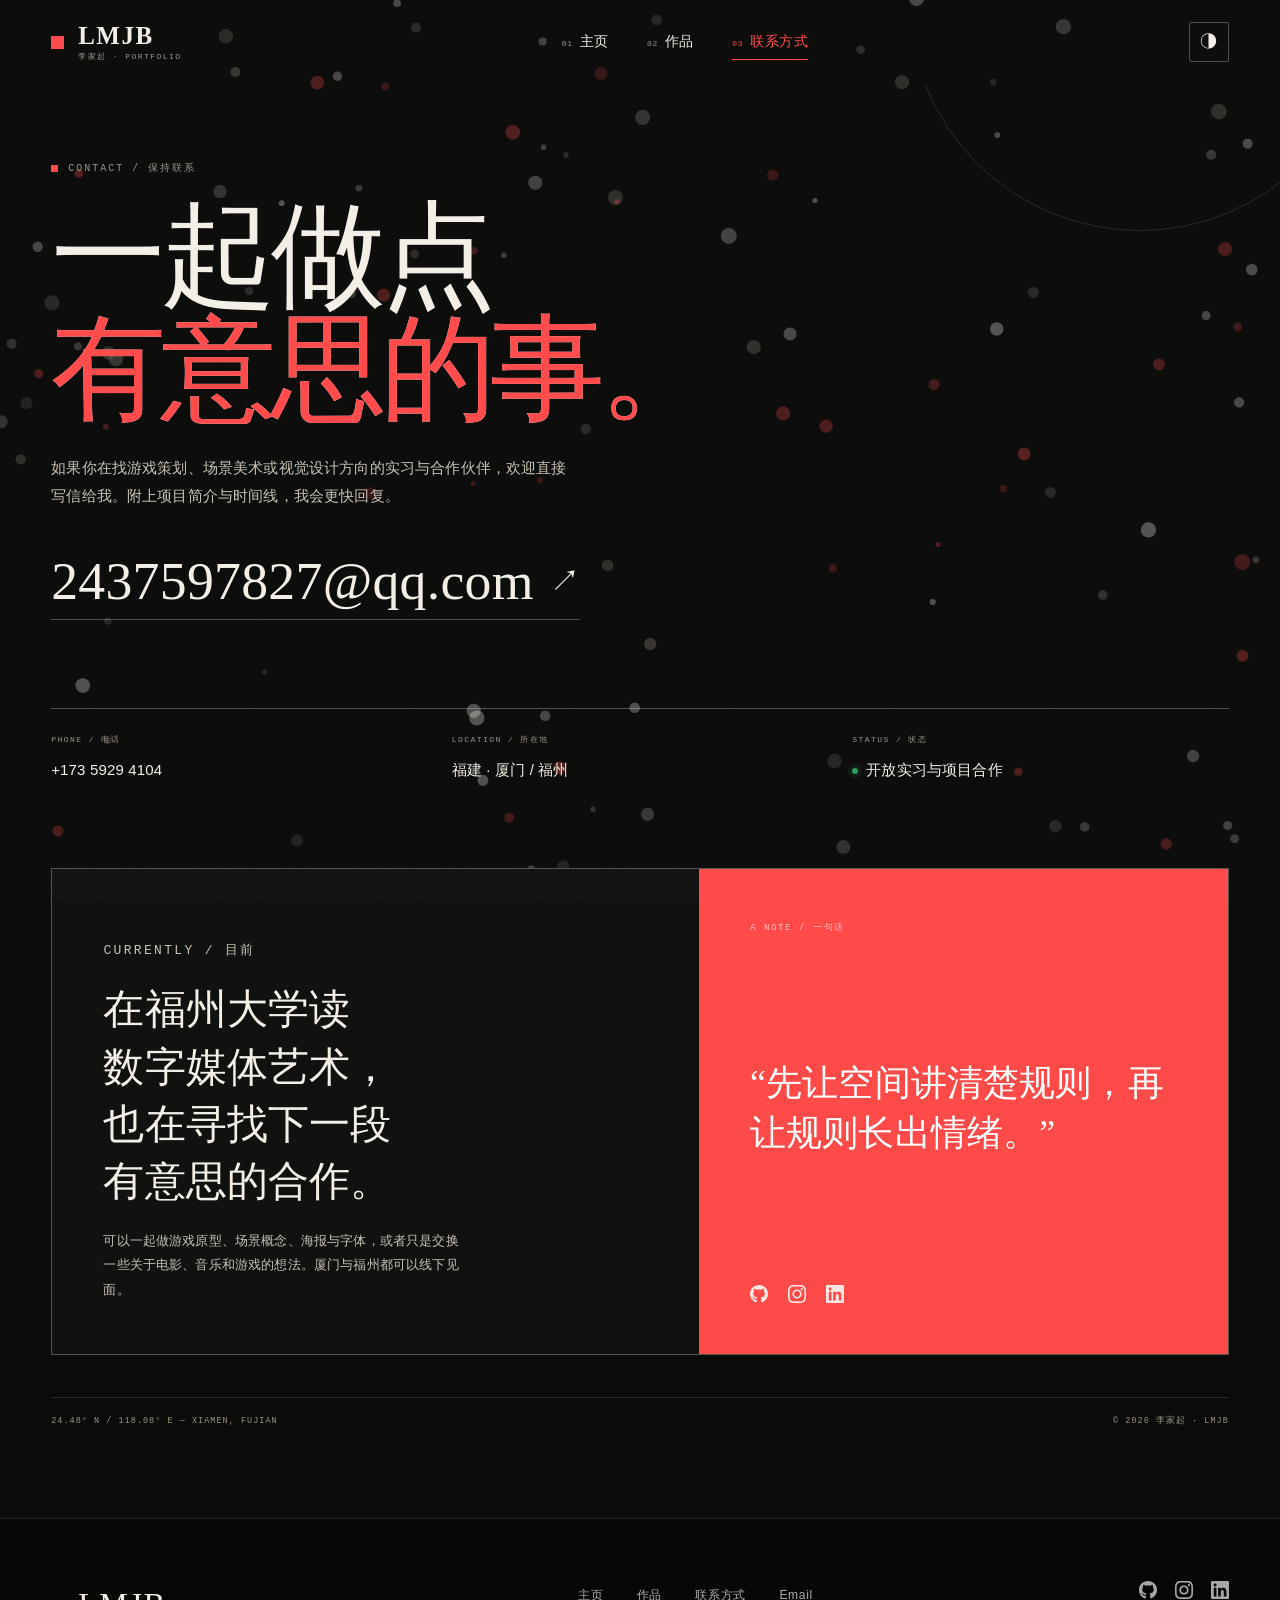
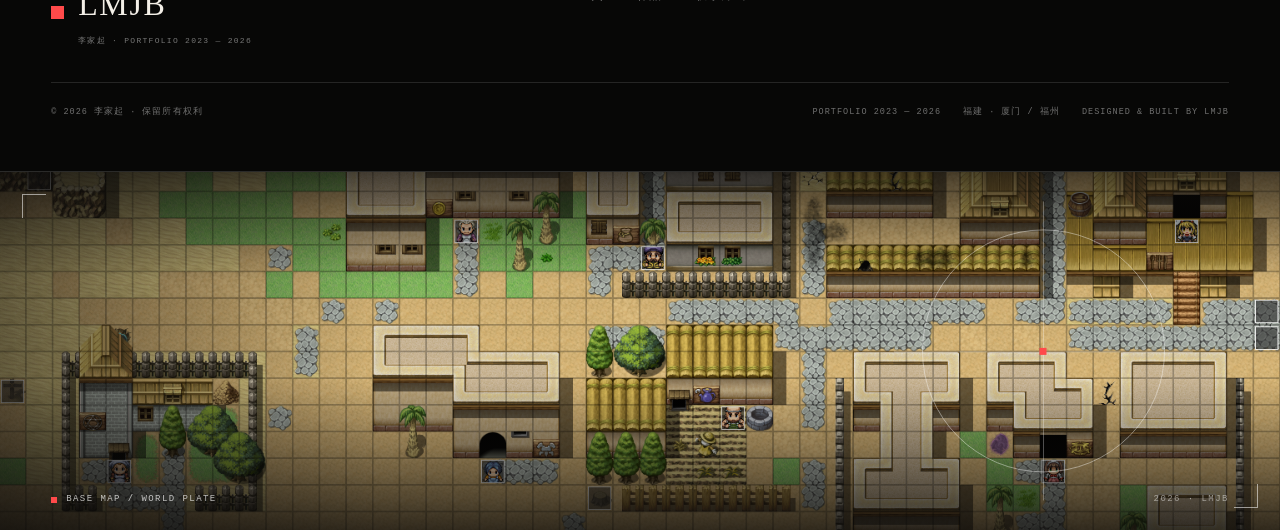
==== commit be10db81: "V3: dark-first flat visual system with pointer interactions Default dark theme, flattened borders an" ====
--- a/contacts.html
+++ b/contacts.html
@@ -6,13 +6,13 @@
     <meta name="viewport" content="width=device-width, initial-scale=1.0" />
     <title>联系方式 · 李家起 / Contact</title>
     <meta name="description" content="联系李家起：邮箱 2437597827@qq.com，电话 +173 5929 4104，福建厦门。" />
-    <meta name="theme-color" content="#f3f0e8" />
+    <meta name="theme-color" content="#0b0b0a" />
     <meta property="og:title" content="联系方式 · 李家起 / Contact" />
     <meta property="og:description" content="联系李家起：邮箱 2437597827@qq.com，电话 +173 5929 4104，福建厦门。" />
     <meta property="og:type" content="website" />
     <link rel="icon" href="./img/favicon.svg" type="image/svg+xml" />
     <link rel="stylesheet" href="./css/main.css" />
-    <script>(function(){try{var q=new URLSearchParams(location.search).get('theme');var s=localStorage.getItem('darkMode');var d=q?q==='dark':s==='dark';if(d)document.documentElement.classList.add('dark');}catch(e){}})();</script>
+    <script>(function(){try{var q=new URLSearchParams(location.search).get('theme');var s=localStorage.getItem('lmjb-theme');var d=q?q==='dark':(s?s==='dark':true);if(d)document.documentElement.classList.add('dark');}catch(e){}})();</script>
     <style>
       #particle-bg {
         position: fixed;
@@ -24,6 +24,7 @@
         z-index: -1;
       }
     </style>
+      <link rel="stylesheet" href="./css/v3.css" />
   </head>
   <body class="page page--contacts">
     <canvas id="particle-bg" aria-hidden="true"></canvas>
@@ -193,5 +194,6 @@
     <script src="./js/main.js"></script>
     <script>window.PARTICLE_BG_OVERRIDE = { count: 110, alpha: 0.32 };</script>
     <script src="./js/particle-bg.js"></script>
+      <script src="./js/v3.js"></script>
   </body>
 </html>
--- a/css/v3.css
+++ b/css/v3.css
@@ -0,0 +1,343 @@
+/* =========================================================
+   V3 — 深色优先 / 扁平编辑风 / 指针交互
+   在 main.css 与各页内联样式之后加载，用于统一覆盖
+   ========================================================= */
+
+/* ---------- dark-first palette ---------- */
+
+html.dark,
+body.dark {
+  --paper: #0b0b0a;
+  --paper-2: #111110;
+  --paper-3: #181816;
+  --ink: #f3efe7;
+  --ink-soft: #c8c1b5;
+  --muted: #9b9386;
+
+  --line: rgba(243, 239, 231, 0.13);
+  --line-strong: rgba(243, 239, 231, 0.3);
+
+  --red: #ff4a4a;
+  --red-deep: #ff6d6d;
+  --card: #111110;
+
+  --black: #070706;
+  --on-black: #f3efe7;
+
+  --shadow: none;
+  --shadow-soft: none;
+}
+
+html.dark body::before {
+  opacity: 0.022;
+  mix-blend-mode: screen;
+}
+
+/* ---------- flatter surfaces ---------- */
+
+.site-head {
+  transition: background-color 0.3s ease, border-color 0.3s ease;
+}
+
+.site-head.is-scrolled {
+  background: var(--paper);
+  border-color: var(--line);
+  backdrop-filter: none;
+  -webkit-backdrop-filter: none;
+}
+
+.btn {
+  border-radius: 2px;
+  height: 50px;
+}
+
+.tag {
+  border-radius: 2px;
+}
+
+.about__tools span {
+  border-radius: 2px;
+}
+
+.theme-btn,
+.menu-btn {
+  border-radius: 2px;
+}
+
+.theme-btn:hover {
+  transform: none;
+  color: #fff;
+  background: var(--red);
+  border-color: var(--red);
+}
+
+.menu-btn:hover {
+  border-color: var(--red);
+}
+
+.lightbox__nav,
+.lightbox__close {
+  border-radius: 2px;
+}
+
+.lightbox__nav:hover {
+  border-radius: 2px;
+}
+
+.hero__mini {
+  box-shadow: none;
+  border: 1px solid var(--line-strong);
+}
+
+.hero__mini:hover {
+  transform: translateY(-4px);
+}
+
+.hero__frame,
+.project-lead__frame,
+.gallery-feature__media {
+  border: 1px solid var(--line-strong);
+  box-shadow: none;
+}
+
+.project-details__cover,
+.project-details {
+  box-shadow: none;
+}
+
+/* remove the old 3D lift; keep a restrained 4px shift */
+html body #main .work-card:hover,
+html body #main .piece:hover {
+  transform: translateY(-4px) !important;
+  box-shadow: none !important;
+}
+
+html body #main .work-card,
+html body #main .piece {
+  border-radius: 0 !important;
+}
+
+html body #main .work-card__media,
+html body #main .piece__media {
+  border-radius: 0 !important;
+}
+
+html body #main .work-card__media img,
+html body #main .piece__media img {
+  border-radius: 0 !important;
+}
+
+/* ---------- image borders ---------- */
+
+.work-card__media,
+.piece__media {
+  border: 1px solid var(--line);
+  background: var(--paper-3);
+  transition: border-color 0.35s var(--ease),
+    box-shadow 0.35s var(--ease);
+}
+
+.work-card:hover .work-card__media,
+.piece:hover .piece__media {
+  border-color: var(--red);
+  box-shadow: inset 0 0 0 1px var(--red);
+}
+
+.work-card__media img,
+.piece__media img {
+  transition: transform 1.2s var(--ease), filter 0.7s ease;
+}
+
+/* make the border readable when the image is bright */
+.work-card__media::before,
+.piece__media::before {
+  display: none;
+}
+
+/* ---------- unified card captions ---------- */
+
+html body #main .work-card__body {
+  display: grid !important;
+  grid-template-columns: 38px minmax(0, 1fr) auto !important;
+  align-items: start !important;
+  justify-content: initial !important;
+  gap: 12px !important;
+  padding: 22px 20px 20px !important;
+}
+
+html body #main .work-card__body > span:nth-child(2) {
+  min-width: 0;
+}
+
+html body #main .work-card__title {
+  font-size: clamp(20px, 2vw, 27px) !important;
+  line-height: 1.25 !important;
+  text-align: left !important;
+}
+
+html body #main .work-card__no {
+  font-size: 20px !important;
+  line-height: 1 !important;
+}
+
+html body #main .work-card__count {
+  padding-bottom: 2px;
+  text-align: right;
+}
+
+/* ---------- pointer-reactive type ---------- */
+
+.type-distort {
+  --type-radius: 160px;
+}
+
+.type-char {
+  display: inline-block;
+  color: var(--ink);
+  transform: translate3d(var(--tx, 0), var(--ty, 0), 0)
+    rotate(var(--rot, 0deg)) scale(var(--sc, 1));
+  transition: transform 0.38s var(--ease), color 0.3s ease;
+  will-change: transform;
+}
+
+@supports (color: color-mix(in srgb, red 50%, blue)) {
+  .type-char {
+    color: color-mix(
+      in srgb,
+      var(--red) calc(var(--pull, 0) * 100%),
+      var(--ink)
+    );
+  }
+}
+
+.type-distort.is-active .type-char {
+  transition: transform 0.08s linear, color 0.12s linear;
+}
+
+/* pointer spotlight, works for nested <em> too */
+.spotlight-text {
+  --spot-base: var(--ink);
+  --spot-accent: var(--red);
+  background-image: radial-gradient(
+    circle 170px at var(--spot-x, -999px) var(--spot-y, -999px),
+    var(--spot-accent) 0%,
+    var(--spot-base) 100%
+  );
+  -webkit-background-clip: text;
+  background-clip: text;
+  color: transparent;
+  -webkit-text-fill-color: transparent;
+}
+
+.spotlight-text em,
+.spotlight-text strong {
+  color: var(--red);
+  -webkit-text-fill-color: var(--red);
+}
+
+.cta .spotlight-text,
+.note-card .spotlight-text {
+  --spot-base: var(--on-black);
+  --spot-accent: var(--red);
+}
+
+.gallery-feature__panel .spotlight-text {
+  --spot-base: #ffffff;
+  --spot-accent: #ffd7d7;
+}
+
+.spotlight-text::selection {
+  background: var(--red);
+  color: #fff;
+  -webkit-text-fill-color: #fff;
+}
+
+/* ---------- pointer-reactive geometry ---------- */
+
+.hero::before,
+.page-head::before,
+.project-head::before,
+.contact-hero::before {
+  transform: translate3d(
+    calc(var(--pointer-x, 0) * 13px),
+    calc(var(--pointer-y, 0) * 9px),
+    0
+  );
+  transition: transform 1.1s cubic-bezier(0.22, 0.61, 0.36, 1);
+  will-change: transform;
+}
+
+/* ---------- small refinements ---------- */
+
+.section-head__title,
+.page-title,
+.project-title,
+.contact-title {
+  letter-spacing: -0.045em;
+}
+
+.project-head__lede,
+.page-lede {
+  text-wrap: pretty;
+}
+
+.hero__lede,
+.statement__text,
+.about__text {
+  text-wrap: pretty;
+}
+
+/* keyboard focus stays visible on flat surfaces */
+.work-card:focus-visible,
+.piece__media:focus-visible {
+  outline: 2px solid var(--red);
+  outline-offset: 4px;
+}
+
+/* ---------- graceful fallbacks ---------- */
+
+@supports not (-webkit-background-clip: text) {
+  .spotlight-text {
+    background: none;
+    color: var(--ink);
+    -webkit-text-fill-color: currentColor;
+  }
+}
+
+@media (forced-colors: active) {
+  .spotlight-text {
+    background: none;
+    color: CanvasText;
+    -webkit-text-fill-color: CanvasText;
+  }
+}
+
+@media print {
+  .spotlight-text {
+    background: none;
+    color: #111;
+    -webkit-text-fill-color: #111;
+  }
+}
+
+@media (max-width: 900px) {
+  .type-char {
+    transform: none;
+    color: var(--ink);
+  }
+}
+
+@media (prefers-reduced-motion: reduce) {
+  .hero::before,
+  .page-head::before,
+  .project-head::before,
+  .contact-hero::before {
+    transform: none;
+  }
+
+  .type-char {
+    transform: none;
+    color: var(--ink);
+    transition: none;
+  }
+}
